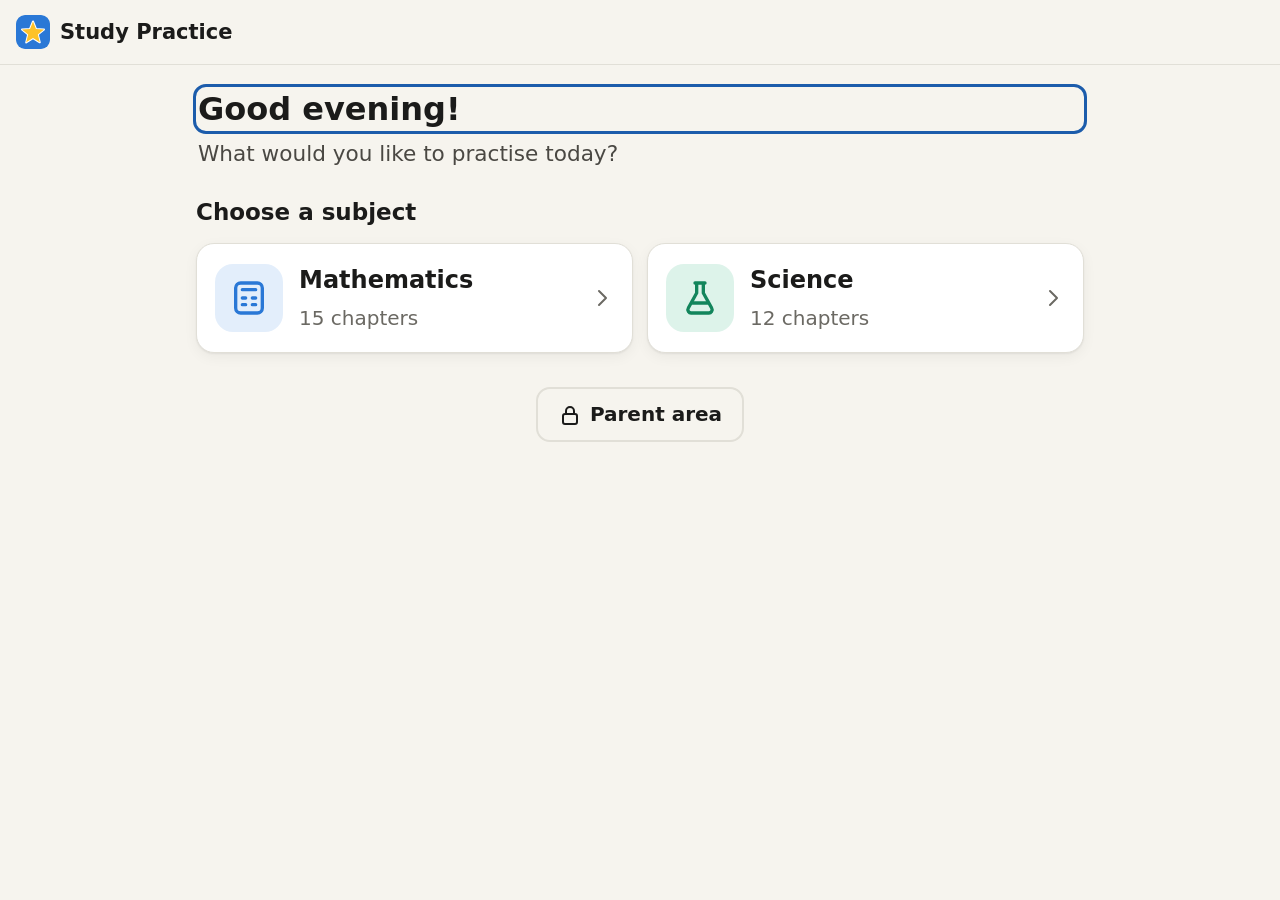
==== index.html @ c2d9b007 "Study Practice v1: Stage 6 Maths and Science practice PWA Static app, progress on the device, parent" ====
<!doctype html>
<html lang="en-GB">
<head>
<meta charset="utf-8">
<meta name="viewport" content="width=device-width, initial-scale=1, viewport-fit=cover">
<title>Study Practice</title>
<meta name="description" content="Practice questions for Cambridge Primary Stage 6 Mathematics and Science.">
<meta name="theme-color" content="#2a78d6">
<meta name="apple-mobile-web-app-capable" content="yes">
<meta name="mobile-web-app-capable" content="yes">
<meta name="apple-mobile-web-app-title" content="Practice">
<meta name="apple-mobile-web-app-status-bar-style" content="default">
<meta name="referrer" content="no-referrer">
<meta http-equiv="Content-Security-Policy" content="default-src 'self'; script-src 'self'; style-src 'self' 'unsafe-inline'; img-src 'self' data: blob:; connect-src 'self'; font-src 'self'; object-src 'none'; base-uri 'self'; form-action 'none'; frame-ancestors 'none'">
<link rel="manifest" href="manifest.webmanifest">
<link rel="icon" href="icons/icon.svg" type="image/svg+xml">
<link rel="apple-touch-icon" href="icons/apple-touch-icon.png">
<link rel="stylesheet" href="css/app.css">
</head>
<body>
<a class="skip" href="#main">Skip to the main content</a>
<header class="topbar">
  <a class="brand" href="#/"><img src="icons/icon.svg" alt="" width="34" height="34"><span>Study Practice</span></a>
</header>
<main id="main" tabindex="-1"><p class="loading">Loading…</p></main>
<div id="sr-live" class="visually-hidden" aria-live="polite" aria-atomic="true"></div>
<noscript><p style="padding:16px">Study Practice needs JavaScript switched on.</p></noscript>
<script type="module" src="js/app.js"></script>
</body>
</html>
---- css/app.css ----
/* Study Practice: bright, calm, big and touch-friendly. Light and dark themes from tokens. */

:root {
  color-scheme: light;
  --bg: #f6f4ee;
  --surface: #ffffff;
  --surface-2: #f0eee7;
  --ink: #1b1b1a;
  --ink-2: #4a4843;
  --muted: #6b6963;
  --line: #e1dfd7;
  --accent: #2a78d6;
  --accent-strong: #1c5cab;
  --accent-soft: #e3eefb;
  --accent-ink: #ffffff;
  --track: #cde2fb;
  --maths: #2a78d6;
  --maths-soft: #e3eefb;
  --science: #12855c;
  --science-soft: #ddf3ea;
  --gold: #c98500;
  --gold-soft: #fdf1d6;
  --star: #eda100;
  --good: #0b7a0b;
  --good-soft: #e1f4e1;
  --warm: #b4541f;
  --warm-soft: #fbe8de;
  --notyet: #8a6fd9;
  --focus: #1c5cab;
  --shadow: 0 1px 2px rgba(20, 20, 18, 0.06), 0 4px 14px rgba(20, 20, 18, 0.05);
  --radius: 18px;
  --font: system-ui, -apple-system, "Segoe UI", Roboto, "Helvetica Neue", Arial, sans-serif;
}
@media (prefers-color-scheme: dark) {
  :root:not([data-theme="light"]) {
    color-scheme: dark;
    --bg: #0f0f0e;
    --surface: #1a1a19;
    --surface-2: #242422;
    --ink: #f0efec;
    --ink-2: #c9c7bd;
    --muted: #a19f96;
    --line: #34332f;
    --accent: #3987e5;
    --accent-strong: #6da7ec;
    --accent-soft: #17283d;
    --accent-ink: #ffffff;
    --track: #1d3554;
    --maths: #3987e5;
    --maths-soft: #17283d;
    --science: #2bb383;
    --science-soft: #12302a;
    --gold: #f0b43a;
    --gold-soft: #33280f;
    --star: #f0b43a;
    --good: #3cc23c;
    --good-soft: #15301a;
    --warm: #ec835a;
    --warm-soft: #3a2117;
    --notyet: #a596ee;
    --focus: #86b6ef;
    --shadow: none;
  }
}
:root[data-theme="dark"] {
  color-scheme: dark;
  --bg: #0f0f0e; --surface: #1a1a19; --surface-2: #242422; --ink: #f0efec; --ink-2: #c9c7bd; --muted: #a19f96;
  --line: #34332f; --accent: #3987e5; --accent-strong: #6da7ec; --accent-soft: #17283d; --track: #1d3554;
  --maths: #3987e5; --maths-soft: #17283d; --science: #2bb383; --science-soft: #12302a; --gold: #f0b43a;
  --gold-soft: #33280f; --star: #f0b43a; --good: #3cc23c; --good-soft: #15301a; --warm: #ec835a; --warm-soft: #3a2117;
  --notyet: #a596ee; --focus: #86b6ef; --shadow: none;
}

* { box-sizing: border-box; }
html { -webkit-text-size-adjust: 100%; text-size-adjust: 100%; }
body {
  margin: 0;
  background: var(--bg);
  color: var(--ink);
  font: 19px/1.55 var(--font);
  min-height: 100vh;
  overflow-x: hidden;
}
@media (min-width: 760px) { body { font-size: 20px; } }
h1, h2, h3 { line-height: 1.25; margin: 0; }
h1 { font-size: 1.6em; display: flex; align-items: center; gap: 10px; }
h2 { font-size: 1.15em; display: flex; align-items: center; gap: 8px; }
h3 { font-size: 1.02em; }
p { margin: 0; }
a { color: var(--accent-strong); }
small, .small { font-size: 0.84em; }
.muted { color: var(--muted); }
.lead { font-size: 1.08em; color: var(--ink-2); }
:focus-visible { outline: 3px solid var(--focus); outline-offset: 2px; border-radius: 8px; }
[hidden] { display: none !important; }
.visually-hidden, .sr { position: absolute !important; width: 1px; height: 1px; overflow: hidden; clip: rect(0 0 0 0); white-space: nowrap; }
.skip { position: absolute; left: -9999px; top: 8px; z-index: 50; background: var(--surface); padding: 10px 14px; border-radius: 10px; }
.skip:focus { left: 8px; }

.ic { display: inline-flex; flex: none; line-height: 0; }
.ic svg { display: block; }

/* ------------------------------------------------------------ frame */
.topbar {
  position: sticky; top: 0; z-index: 10;
  display: flex; align-items: center; gap: 10px;
  padding: 10px 16px; padding-top: max(10px, env(safe-area-inset-top));
  background: color-mix(in srgb, var(--bg) 88%, transparent);
  backdrop-filter: blur(8px); -webkit-backdrop-filter: blur(8px);
  border-bottom: 1px solid var(--line);
}
.brand { display: flex; align-items: center; gap: 10px; text-decoration: none; color: var(--ink); font-weight: 700; font-size: 1.05em; min-height: 44px; }
.brand img { width: 34px; height: 34px; border-radius: 9px; }
body[data-page="session"] .topbar { display: none; }
main { max-width: 920px; margin: 0 auto; padding: 18px 16px 48px; padding-bottom: max(48px, env(safe-area-inset-bottom)); }
.stack { display: flex; flex-direction: column; gap: 16px; }
.stack.narrow { max-width: 520px; margin: 0 auto; }
.row { display: flex; gap: 10px; align-items: center; }
.row.wrap { flex-wrap: wrap; }
.row.space { justify-content: space-between; flex-wrap: wrap; }
.row.tight { gap: 8px; flex-wrap: wrap; }
.spacer { flex: 1; }
.grow { flex: 1; min-width: 200px; }

.card {
  background: var(--surface);
  border: 1px solid var(--line);
  border-radius: var(--radius);
  padding: 18px;
  box-shadow: var(--shadow);
  display: flex; flex-direction: column; gap: 12px;
  min-width: 0;
}
a.card { color: inherit; text-decoration: none; }
a.card:hover { border-color: var(--accent); }
.section-title { margin-top: 6px; }

/* ------------------------------------------------------------ buttons */
.btn {
  display: inline-flex; align-items: center; justify-content: center; gap: 8px;
  min-height: 52px; padding: 10px 20px;
  border-radius: 14px; border: 2px solid var(--line);
  background: var(--surface); color: var(--ink);
  font: inherit; font-weight: 600; text-decoration: none; cursor: pointer;
  touch-action: manipulation; -webkit-tap-highlight-color: transparent;
}
.btn:hover { border-color: var(--accent); }
.btn:disabled { opacity: 0.45; cursor: not-allowed; }
.btn-primary { background: var(--accent); border-color: var(--accent); color: var(--accent-ink); }
.btn-primary:hover { background: var(--accent-strong); border-color: var(--accent-strong); }
.btn-ghost { background: transparent; }
.btn-small { min-height: 44px; padding: 6px 14px; font-size: 0.92em; }
.btn-big { min-height: 60px; font-size: 1.12em; width: 100%; }
.btn-link { border: 0; background: none; color: var(--accent-strong); text-decoration: underline; min-height: 44px; padding: 6px 0; font-weight: 500; align-self: flex-start; }
.btn-danger { color: var(--warm); }
.btn[aria-pressed="true"] { background: var(--accent-soft); border-color: var(--accent); }
.icon-btn {
  width: 48px; height: 48px; display: inline-flex; align-items: center; justify-content: center;
  border-radius: 12px; border: 2px solid var(--line); background: var(--surface); color: var(--ink); cursor: pointer;
}
.icon-btn:disabled { opacity: 0.3; cursor: default; }

.chips { display: flex; flex-wrap: wrap; gap: 8px; }
.chip { display: inline-flex; align-items: center; gap: 6px; padding: 6px 12px; border-radius: 999px; background: var(--surface); border: 1px solid var(--line); font-weight: 600; font-size: 0.9em; }
.chip-flame .ic { color: var(--warm); }
.chip-good .ic { color: var(--good); }
.chip .ic-star { color: var(--star); }

/* ------------------------------------------------------------ home */
.hero { padding: 6px 2px; display: flex; flex-direction: column; gap: 8px; }
.card-resume { border-color: var(--accent); background: var(--accent-soft); }
.grid2 { display: grid; grid-template-columns: 1fr; gap: 14px; }
@media (min-width: 640px) { .grid2 { grid-template-columns: 1fr 1fr; } }
.subject, .mixed-card { flex-direction: row; align-items: center; gap: 16px; min-height: 110px; }
.subject-icon { width: 68px; height: 68px; border-radius: 18px; display: inline-flex; align-items: center; justify-content: center; flex: none; background: var(--accent-soft); color: var(--accent-strong); }
.subject-maths .subject-icon { background: var(--maths-soft); color: var(--maths); }
.subject-science .subject-icon { background: var(--science-soft); color: var(--science); }
.mixed-card .subject-icon { background: var(--gold-soft); color: var(--gold); }
.subject-body, .topic-body, .chapter-body { display: flex; flex-direction: column; gap: 4px; flex: 1; min-width: 0; }
.subject-title { font-size: 1.2em; font-weight: 700; }
.chev { color: var(--muted); }
.home-foot { display: flex; flex-direction: column; align-items: center; gap: 6px; margin-top: 18px; }
ul.plain { list-style: none; margin: 0; padding: 0; }
.pb { display: flex; justify-content: space-between; gap: 12px; padding: 8px 0; border-bottom: 1px solid var(--line); }
.pb:last-child { border-bottom: 0; }

.crumbs { display: flex; align-items: center; gap: 8px; flex-wrap: wrap; font-size: 0.9em; }
.crumbs a { display: inline-flex; align-items: center; gap: 4px; min-height: 40px; }

.topic-list { list-style: none; margin: 0; padding: 0; display: flex; flex-direction: column; gap: 12px; }
.topic-card { flex-direction: row; align-items: center; gap: 14px; }
.topic-card.is-current { border-color: var(--accent); border-width: 2px; }
.topic-num { flex: none; width: 46px; height: 46px; border-radius: 14px; background: var(--surface-2); display: inline-flex; align-items: center; justify-content: center; font-weight: 700; font-variant-numeric: tabular-nums; }
.topic-num.big { width: 60px; height: 60px; font-size: 1.4em; background: var(--accent); color: var(--accent-ink); }
.topic-title { font-weight: 700; }
.topic-head { display: flex; gap: 14px; align-items: center; }

/* ------------------------------------------------------------ topic */
.preamble { gap: 18px; }
.pre-block { display: flex; flex-direction: column; gap: 6px; }
.pre-block h2 .ic { color: var(--accent); }
.realworld { list-style: none; padding: 0; margin: 0; display: grid; gap: 8px; }
.realworld li { display: flex; gap: 8px; align-items: flex-start; }
.realworld .ic { color: var(--good); margin-top: 4px; }
.subtopics { margin: 0; padding-left: 1.3em; display: flex; flex-direction: column; gap: 14px; }
.sub-head { display: flex; flex-wrap: wrap; gap: 8px; align-items: center; justify-content: space-between; }

.choices { border: 0; margin: 0; padding: 0; min-width: 0; }
.choices legend { font-weight: 700; margin-bottom: 8px; padding: 0; }
.choice-row { display: grid; grid-template-columns: repeat(auto-fit, minmax(130px, 1fr)); gap: 10px; }
.choice { position: relative; display: block; cursor: pointer; }
.choice input { position: absolute; opacity: 0; width: 1px; height: 1px; }
.choice-box { display: flex; align-items: center; gap: 10px; min-height: 60px; height: 100%; padding: 10px 14px; border: 2px solid var(--line); border-radius: 14px; background: var(--surface); }
.choice-text { display: flex; flex-direction: column; }
.choice-text small { color: var(--muted); font-weight: 400; }
.choice input:checked + .choice-box { border-color: var(--accent); background: var(--accent-soft); box-shadow: inset 0 0 0 1px var(--accent); }
.choice input:focus-visible + .choice-box { outline: 3px solid var(--focus); outline-offset: 2px; }
.choice.is-disabled { opacity: 0.5; cursor: not-allowed; }
.sub-pick { display: flex; flex-direction: column; gap: 6px; }
.select, .answer-input {
  font: inherit; font-size: 1.05em; min-height: 56px; padding: 10px 14px; width: 100%;
  border-radius: 14px; border: 2px solid var(--line); background: var(--surface); color: var(--ink);
}
.answer-input:focus, .select:focus { border-color: var(--accent); outline: none; box-shadow: 0 0 0 3px var(--accent-soft); }
.estimate { font-weight: 600; color: var(--ink-2); }

/* ------------------------------------------------------------ levels and meters */
.lvl { display: inline-flex; align-items: center; gap: 4px; padding: 2px 10px 2px 6px; border-radius: 999px; font-size: 0.8em; font-weight: 600; background: var(--surface-2); color: var(--ink-2); white-space: nowrap; }
.lvl-work { background: var(--warm-soft); color: var(--warm); }
.lvl-getting { background: var(--gold-soft); color: var(--gold); }
.lvl-good { background: var(--accent-soft); color: var(--accent-strong); }
.lvl-mastered { background: var(--good-soft); color: var(--good); }
.meter { display: inline-flex; align-items: center; gap: 8px; min-width: 120px; flex: 1; max-width: 320px; }
.meter-track { flex: 1; height: 12px; border-radius: 6px; background: var(--track); overflow: hidden; }
.meter-fill { display: block; height: 100%; background: var(--accent); border-radius: 6px; }
.meter-num { font-size: 0.85em; font-weight: 600; min-width: 3ch; text-align: right; font-variant-numeric: tabular-nums; }

/* ------------------------------------------------------------ session */
.session { display: flex; flex-direction: column; gap: 12px; min-height: calc(100vh - 40px); }
.session-bar {
  position: sticky; top: 0; z-index: 10; margin: 0 -16px; padding: 10px 16px;
  padding-top: max(10px, env(safe-area-inset-top));
  display: flex; align-items: center; gap: 10px; flex-wrap: wrap;
  background: var(--surface); border-bottom: 1px solid var(--line);
}
.timer { display: inline-flex; align-items: center; gap: 6px; padding: 6px 14px; border-radius: 999px; background: var(--accent-soft); color: var(--accent-strong); font-weight: 700; font-size: 1.15em; font-variant-numeric: tabular-nums; min-height: 44px; }
.timer.warn { background: var(--gold-soft); color: var(--gold); }
.timer.urgent { background: var(--warm-soft); color: var(--warm); }
.qprogress { font-weight: 600; color: var(--ink-2); font-size: 0.92em; }
.btn-finish { border-color: var(--good); color: var(--good); }
.qnav { background: var(--surface); border: 1px solid var(--line); border-radius: var(--radius); padding: 14px; display: flex; flex-direction: column; gap: 10px; }
.qnav-grid { list-style: none; margin: 0; padding: 0; display: grid; grid-template-columns: repeat(auto-fill, minmax(52px, 1fr)); gap: 8px; }
.qnav-btn { position: relative; width: 100%; min-height: 52px; border-radius: 12px; border: 2px solid var(--line); background: var(--surface); color: var(--ink); font: inherit; font-weight: 700; cursor: pointer; display: inline-flex; align-items: center; justify-content: center; gap: 2px; }
.qnav-btn.is-answered { background: var(--accent-soft); border-color: var(--accent); }
.qnav-btn.is-flagged .ic { color: var(--warm); position: absolute; top: 3px; right: 3px; }
.qnav-btn.is-current { outline: 3px solid var(--ink); outline-offset: 1px; }
.session-title { margin-top: 2px; }
.qwrap { scroll-margin-top: 80px; }
.qcard { background: var(--surface); border: 1px solid var(--line); border-radius: var(--radius); padding: 20px; box-shadow: var(--shadow); display: flex; flex-direction: column; gap: 14px; }
.qmeta { display: flex; align-items: center; gap: 12px; flex-wrap: wrap; color: var(--muted); font-size: 0.86em; font-weight: 600; }
.qnum { color: var(--accent-strong); }
.qdiff { display: inline-flex; gap: 3px; }
.qdiff span { width: 9px; height: 9px; border-radius: 50%; background: var(--line); }
.qdiff span.on { background: var(--accent); }
.prompt { font-size: 1.22em; font-weight: 600; white-space: pre-line; overflow-wrap: anywhere; line-height: 1.45; display: block; }
.prompt:focus { outline: none; }
.hint { color: var(--muted); font-size: 0.9em; }
.options { display: flex; flex-direction: column; gap: 10px; }
.options.tf { flex-direction: row; }
.options.tf .opt { flex: 1; justify-content: center; }
.opt {
  display: flex; align-items: center; gap: 12px; width: 100%; min-height: 60px; padding: 10px 14px; text-align: left;
  border-radius: 14px; border: 2px solid var(--line); background: var(--surface); color: var(--ink); font: inherit; cursor: pointer;
  touch-action: manipulation; -webkit-tap-highlight-color: transparent;
}
.opt:hover { border-color: var(--accent); }
.opt-mark { flex: none; width: 38px; height: 38px; border-radius: 10px; background: var(--surface-2); display: inline-flex; align-items: center; justify-content: center; font-weight: 700; }
.opt-text { flex: 1; overflow-wrap: anywhere; white-space: pre-line; }
.opt-tick { flex: none; opacity: 0; color: var(--accent-strong); }
.opt[aria-checked="true"] { border-color: var(--accent); background: var(--accent-soft); box-shadow: inset 0 0 0 1px var(--accent); }
.opt[aria-checked="true"] .opt-mark { background: var(--accent); color: var(--accent-ink); }
.opt[aria-checked="true"] .opt-tick { opacity: 1; }
.opt-small { min-height: 52px; }
.order-list { list-style: none; margin: 0; padding: 0; display: flex; flex-direction: column; gap: 8px; }
.order-item { display: flex; align-items: center; gap: 10px; padding: 8px 10px; border: 2px solid var(--line); border-radius: 14px; background: var(--surface); }
.order-pos { flex: none; width: 34px; height: 34px; border-radius: 50%; background: var(--accent); color: var(--accent-ink); display: inline-flex; align-items: center; justify-content: center; font-weight: 700; }
.order-text { flex: 1; overflow-wrap: anywhere; }
.order-btns { display: flex; gap: 6px; flex: none; }
.order > .btn, .order > p { margin-top: 10px; }
.match { display: flex; flex-direction: column; gap: 12px; }
.match-row { display: grid; grid-template-columns: 1fr; gap: 8px; padding: 12px; border: 2px solid var(--line); border-radius: 14px; }
@media (min-width: 640px) { .match-row { grid-template-columns: minmax(0, 1fr) minmax(0, 1.2fr); align-items: center; } .match-options { grid-column: 1 / -1; } }
.match-left { font-weight: 600; overflow-wrap: anywhere; }
.match-pick { display: flex; align-items: center; justify-content: space-between; gap: 8px; min-height: 52px; padding: 8px 14px; width: 100%; text-align: left; border-radius: 12px; border: 2px dashed var(--accent); background: var(--surface); color: var(--accent-strong); font: inherit; font-weight: 600; cursor: pointer; }
.match-pick.is-set { border-style: solid; background: var(--accent-soft); color: var(--ink); }
.match-options { display: flex; flex-direction: column; gap: 8px; }
.session-foot {
  position: sticky; bottom: 0; margin: auto -16px -48px; padding: 10px 16px; padding-bottom: max(10px, env(safe-area-inset-bottom));
  display: grid; grid-template-columns: 1fr auto 1.4fr; gap: 10px; background: var(--surface); border-top: 1px solid var(--line);
}
.btn-flag[aria-pressed="true"] { background: var(--warm-soft); border-color: var(--warm); color: var(--warm); }

/* ------------------------------------------------------------ results */
.banner { display: flex; gap: 10px; align-items: center; padding: 12px 16px; border-radius: 14px; background: var(--gold-soft); color: var(--ink); font-weight: 600; }
.summary-top { display: flex; gap: 20px; align-items: center; flex-wrap: wrap; }
.summary-text { flex: 1; min-width: 200px; display: flex; flex-direction: column; gap: 6px; }
.ring-track { stroke: var(--track); }
.ring-fill { stroke: var(--accent); transition: stroke-dasharray 0.8s ease; }
.ring-num { font: 700 40px var(--font); fill: var(--ink); }
.ring-sub { font: 500 13px var(--font); fill: var(--muted); }
.tiles { display: grid; grid-template-columns: repeat(2, 1fr); gap: 10px; }
@media (min-width: 640px) { .tiles { grid-template-columns: repeat(4, 1fr); } }
.tile { background: var(--surface-2); border-radius: 14px; padding: 12px; display: flex; flex-direction: column; gap: 2px; min-width: 0; }
.tiles-wide .tile { background: var(--surface); border: 1px solid var(--line); }
.tile .ic { color: var(--accent); }
.tile .ic-star { color: var(--star); }
.tile .ic-flame { color: var(--warm); }
.tile b { font-size: 1.35em; }
.tile span:last-child { color: var(--muted); font-size: 0.85em; }
.badges { display: grid; grid-template-columns: repeat(auto-fit, minmax(150px, 1fr)); gap: 10px; }
.badge { display: flex; flex-direction: column; align-items: center; text-align: center; gap: 4px; padding: 14px 10px; border-radius: 16px; background: var(--accent-soft); color: var(--accent-strong); }
.badge strong { color: var(--ink); }
.badge small { color: var(--ink-2); }
.badge-gold { background: var(--gold-soft); color: var(--gold); }
.badge-up { background: var(--good-soft); color: var(--good); }
.badge-flame { background: var(--warm-soft); color: var(--warm); }
.small-title { font-size: 0.95em; color: var(--ink-2); }
.pictos { display: flex; flex-direction: column; gap: 8px; }
.picto-row { list-style: none; margin: 0; padding: 0; display: flex; flex-wrap: wrap; gap: 6px; }
.picto { display: inline-flex; flex-direction: column; align-items: center; gap: 0; min-width: 44px; min-height: 52px; padding: 4px; border: 0; border-radius: 10px; background: transparent; color: var(--ink); font: inherit; cursor: pointer; }
.picto:hover { background: var(--surface-2); }
.picto-n { font-size: 0.72em; color: var(--muted); font-weight: 600; }
.pg-star { fill: var(--star); stroke: var(--star); }
.pg-star-outline { stroke: var(--star); }
.pg-notyet { stroke: var(--notyet); }
.pg-skip { stroke: var(--muted); }
.picto-legend { list-style: none; margin: 0; padding: 0; display: flex; flex-wrap: wrap; gap: 6px 16px; font-size: 0.85em; color: var(--ink-2); }
.picto-legend li { display: inline-flex; align-items: center; gap: 4px; }
.picto-legend svg { width: 20px; height: 20px; }
.part-list { list-style: none; margin: 0; padding: 0; display: flex; flex-direction: column; gap: 12px; }
.part-list li { display: grid; grid-template-columns: 1fr auto; gap: 4px 12px; align-items: center; }
.part-list .meter { grid-column: 1 / -1; max-width: none; }
.part-name { font-weight: 600; }
.part-score { color: var(--muted); font-size: 0.88em; }
.actions .row { gap: 10px; }
.review-list { list-style: none; margin: 0; padding: 0; display: flex; flex-direction: column; gap: 14px; }
.review { border: 2px solid var(--line); border-radius: 16px; padding: 14px; display: flex; flex-direction: column; gap: 10px; scroll-margin-top: 80px; }
.review h3 { display: flex; flex-wrap: wrap; gap: 8px 14px; align-items: center; }
.review h3:focus { outline: none; }
.rv-num { color: var(--muted); font-size: 0.9em; }
.rv-status { display: inline-flex; align-items: center; gap: 6px; font-size: 0.95em; }
.rv-right { color: var(--good); }
.rv-part { color: var(--gold); }
.rv-wrong { color: var(--notyet); }
.rv-skip { color: var(--muted); }
.review-right { border-color: color-mix(in srgb, var(--good) 35%, var(--line)); }
.rv-prompt { white-space: pre-line; font-weight: 600; overflow-wrap: anywhere; }
.rv-answers { display: grid; grid-template-columns: auto 1fr; gap: 4px 12px; margin: 0; }
.rv-answers dt { color: var(--muted); font-size: 0.9em; }
.rv-answers dd { margin: 0; font-weight: 600; overflow-wrap: anywhere; }
.rv-correct { color: var(--good); }
.rv-why { display: flex; gap: 10px; padding: 12px; border-radius: 12px; background: var(--gold-soft); }
.rv-why .ic { color: var(--gold); }
.rv-solution summary { cursor: pointer; font-weight: 600; color: var(--accent-strong); min-height: 40px; display: flex; align-items: center; }
.rv-solution p { white-space: pre-line; padding: 8px 0 0; }
.skill-groups { list-style: none; margin: 0; padding: 0; display: flex; flex-direction: column; gap: 14px; }
.skill-groups li h3 { margin-bottom: 4px; }
.skill-groups a { display: inline-block; min-width: 32px; padding: 4px 2px; }
.notes { margin: 6px 0 0; padding-left: 1.2em; color: var(--ink-2); }

/* ------------------------------------------------------------ parent */
.tabs { display: grid; grid-template-columns: repeat(4, 1fr); gap: 6px; background: var(--surface); border: 1px solid var(--line); border-radius: 16px; padding: 6px; }
.tab { display: flex; flex-direction: column; align-items: center; gap: 2px; padding: 8px 4px; border-radius: 12px; text-decoration: none; color: var(--ink-2); font-weight: 600; font-size: 0.82em; min-height: 52px; justify-content: center; }
@media (min-width: 640px) { .tab { flex-direction: row; gap: 8px; font-size: 0.95em; } }
.tab.is-on { background: var(--accent-soft); color: var(--accent-strong); }
.tiles-wide { display: grid; grid-template-columns: repeat(2, 1fr); gap: 10px; }
@media (min-width: 640px) { .tiles-wide { grid-template-columns: repeat(4, 1fr); } }
.tbl { width: 100%; border-collapse: collapse; font-size: 0.92em; }
.tbl th, .tbl td { text-align: left; padding: 8px 6px; border-bottom: 1px solid var(--line); vertical-align: middle; }
.tbl th { color: var(--muted); font-weight: 600; }
.num { text-align: right !important; font-variant-numeric: tabular-nums; white-space: nowrap; }
.seg { display: inline-flex; gap: 6px; flex-wrap: wrap; }
.charts { display: grid; gap: 18px; }
.chart { margin: 0; display: flex; flex-direction: column; gap: 6px; min-width: 0; }
.chart figcaption { font-weight: 600; font-size: 0.92em; color: var(--ink-2); }
.chart-wrap { position: relative; }
.colchart { width: 100%; height: auto; display: block; overflow: visible; }
.colchart .bar { fill: var(--accent); }
.colchart .grid { stroke: var(--line); stroke-width: 1; }
.colchart .axis { stroke: var(--muted); stroke-width: 1; }
.colchart .tick { fill: var(--muted); font: 13px var(--font); font-variant-numeric: tabular-nums; }
.colchart .hit { fill: transparent; cursor: pointer; }
.colchart .hit:focus { outline: none; fill: var(--accent-soft); fill-opacity: 0.5; }
.tip { position: absolute; transform: translate(-50%, calc(-100% - 8px)); background: var(--ink); color: var(--bg); padding: 4px 10px; border-radius: 8px; font-size: 0.8em; font-weight: 600; white-space: nowrap; pointer-events: none; opacity: 0; transition: opacity 0.12s; }
.tip.show { opacity: 1; }
.table-view summary { cursor: pointer; font-size: 0.85em; color: var(--accent-strong); min-height: 36px; display: flex; align-items: center; }
.analysis h3 { margin-top: 6px; }
.analysis ul, .analysis ol { margin: 0; padding-left: 1.3em; display: flex; flex-direction: column; gap: 4px; }
.chapter { border-top: 1px solid var(--line); padding: 10px 0; }
.chapter summary { display: flex; gap: 12px; align-items: center; cursor: pointer; list-style: none; min-height: 52px; }
.chapter summary::-webkit-details-marker { display: none; }
.chapter.is-current .topic-num { background: var(--accent); color: var(--accent-ink); }
.chapter .tbl { margin-top: 10px; }
.chapter .tbl .meter { min-width: 90px; }
.report-list { list-style: none; margin: 0; padding: 0; }
.report-row { display: grid; grid-template-columns: 1fr auto auto; gap: 2px 12px; align-items: center; padding: 12px 4px; border-bottom: 1px solid var(--line); text-decoration: none; color: inherit; min-height: 56px; }
.report-row .rr-date { grid-column: 1; font-size: 0.85em; color: var(--muted); }
.report-row .rr-title { grid-column: 1; font-weight: 600; }
.report-row .rr-score { grid-column: 2; grid-row: 1 / span 2; font-weight: 700; font-size: 1.15em; }
.report-row .rr-time { grid-column: 1; }
.report-row .chev { grid-column: 3; grid-row: 1 / span 3; }
.report-body { display: flex; flex-direction: column; gap: 10px; }
.report-body h3 { margin-top: 10px; }
.report-body .rtiles { display: grid; grid-template-columns: repeat(auto-fit, minmax(140px, 1fr)); gap: 10px; }
.report-body .rtile { background: var(--surface-2); border-radius: 12px; padding: 10px 12px; }
.report-body .rtile b { display: block; font-size: 1.3em; }
.report-body .rtile span { color: var(--muted); font-size: 0.85em; }
.report-body .rtable { width: 100%; border-collapse: collapse; font-size: 0.92em; }
.report-body .rtable td, .report-body .rtable th { padding: 6px; border-bottom: 1px solid var(--line); text-align: left; vertical-align: top; }
.report-body .rbar { display: inline-block; width: 100px; height: 10px; border-radius: 5px; background: var(--track); overflow: hidden; vertical-align: middle; }
.report-body .rbar span { display: block; height: 100%; background: var(--accent); }
.report-body .rmeta, .report-body small { color: var(--muted); }
.report-body ul, .report-body ol { margin: 0; padding-left: 1.3em; }
.report-body .rmist li { margin-bottom: 10px; }
.notice { display: flex; gap: 10px; padding: 12px; border-radius: 12px; background: var(--accent-soft); font-size: 0.92em; }
.notice .ic { color: var(--accent-strong); margin-top: 2px; }
.field { display: flex; flex-direction: column; gap: 6px; }
.field label { font-weight: 600; font-size: 0.92em; }
.form-msg { color: var(--warm); font-weight: 600; min-height: 1em; }
.pin { letter-spacing: 0.3em; max-width: 260px; }
.gate h2 { margin-bottom: 2px; }

/* ------------------------------------------------------------ dialogs and toast */
.dlg { border: 0; border-radius: 20px; padding: 22px; max-width: min(480px, calc(100vw - 32px)); width: 100%; background: var(--surface); color: var(--ink); box-shadow: 0 20px 60px rgba(0, 0, 0, 0.3); }
.dlg::backdrop { background: rgba(10, 10, 10, 0.45); }
.dlg h2 { margin-bottom: 10px; }
.dlg p { margin-bottom: 8px; }
.dlg .answer-input { margin: 6px 0; }
.dlg-buttons { display: flex; gap: 10px; justify-content: flex-end; flex-wrap: wrap; margin-top: 14px; }
.dlg-buttons .btn { flex: 1 1 140px; }
#toast { position: fixed; left: 50%; bottom: 96px; transform: translate(-50%, 20px); max-width: calc(100vw - 32px); background: var(--ink); color: var(--bg); padding: 12px 18px; border-radius: 14px; font-weight: 600; opacity: 0; pointer-events: none; transition: opacity 0.2s, transform 0.2s; z-index: 100; text-align: center; }
#toast.show { opacity: 1; transform: translate(-50%, 0); }
.loading { padding: 40px 0; text-align: center; color: var(--muted); }
.offline-note { text-align: center; color: var(--muted); font-size: 0.8em; padding: 0 16px 24px; }

@media (prefers-reduced-motion: reduce) {
  *, *::before, *::after { transition: none !important; animation: none !important; scroll-behavior: auto !important; }
}
@media (forced-colors: active) {
  .opt[aria-checked="true"], .choice input:checked + .choice-box, .qnav-btn.is-answered { outline: 3px solid Highlight; }
  .meter-fill, .colchart .bar { background: Highlight; fill: Highlight; }
}
@media print {
  .topbar, .session-foot, .actions, .tabs { display: none; }
  body { background: #fff; }
}
body[data-page="session"] main { padding-top: 0; }
.session-foot { grid-template-columns: minmax(0, 1fr) auto minmax(0, 1.4fr); }
.session-foot .btn { padding: 10px 10px; min-width: 0; }
@media (max-width: 480px) {
  .session-bar { flex-wrap: nowrap; gap: 6px; }
  .session-bar .btn-small { padding: 6px 10px; }
  .session-bar .qnav-toggle > span:last-child { position: absolute; width: 1px; height: 1px; overflow: hidden; clip: rect(0 0 0 0); white-space: nowrap; }
  .qprogress { font-size: 0.82em; }
  .timer { font-size: 1.05em; padding: 6px 10px; }
}
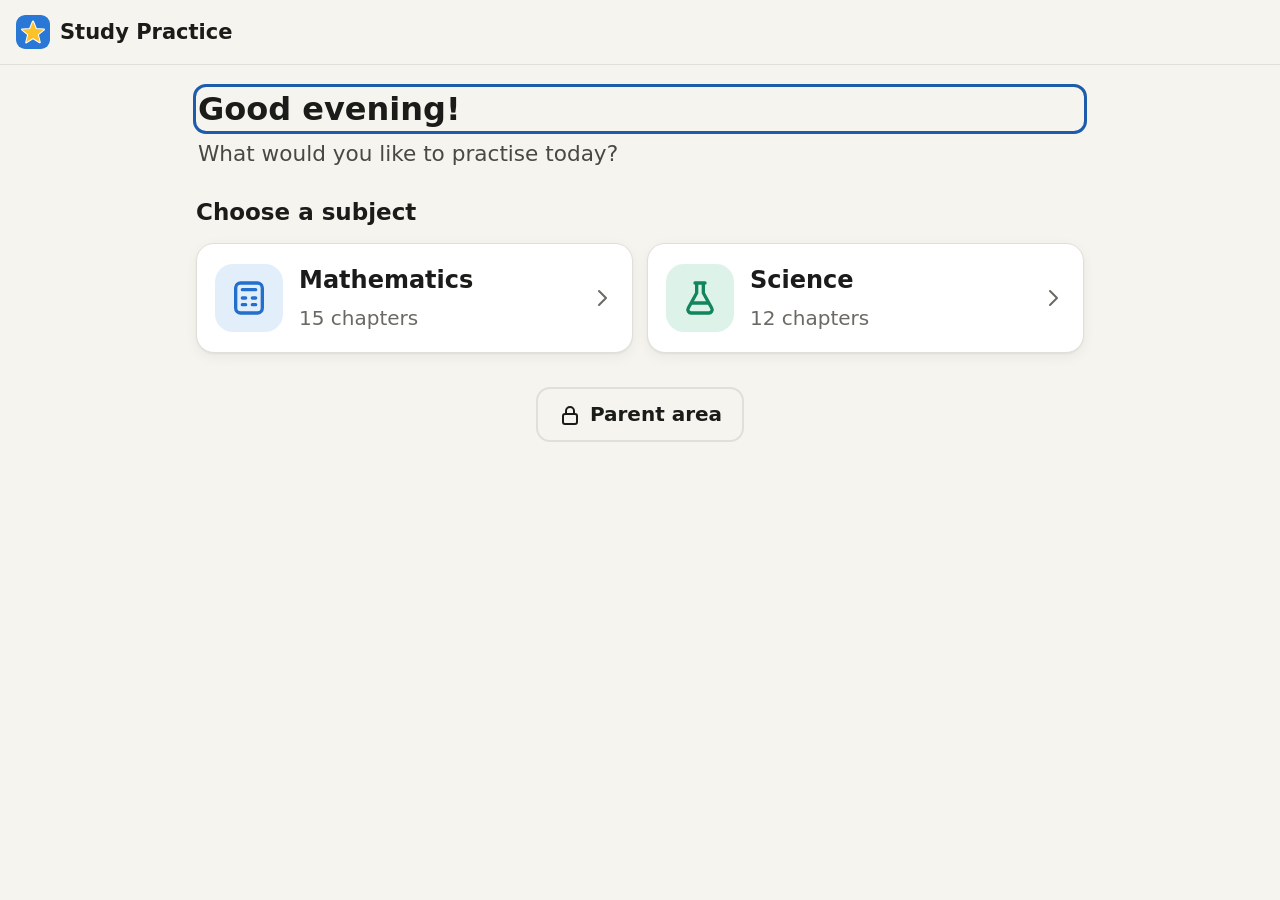
==== commit 0432c8d4: "Pre-publication review fixes: marking, data safety, accessibility, offline Marking - Typo tolerance:" ====
--- a/index.html
+++ b/index.html
@@ -11,7 +11,7 @@
 <meta name="apple-mobile-web-app-title" content="Practice">
 <meta name="apple-mobile-web-app-status-bar-style" content="default">
 <meta name="referrer" content="no-referrer">
-<meta http-equiv="Content-Security-Policy" content="default-src 'self'; script-src 'self'; style-src 'self' 'unsafe-inline'; img-src 'self' data: blob:; connect-src 'self'; font-src 'self'; object-src 'none'; base-uri 'self'; form-action 'none'; frame-ancestors 'none'">
+<meta http-equiv="Content-Security-Policy" content="default-src 'self'; script-src 'self'; style-src 'self' 'unsafe-inline'; img-src 'self' data: blob:; connect-src 'self'; font-src 'self'; object-src 'none'; base-uri 'self'; form-action 'none'">
 <link rel="manifest" href="manifest.webmanifest">
 <link rel="icon" href="icons/icon.svg" type="image/svg+xml">
 <link rel="apple-touch-icon" href="icons/apple-touch-icon.png">
--- a/css/app.css
+++ b/css/app.css
@@ -9,23 +9,23 @@
   --ink-2: #4a4843;
   --muted: #6b6963;
   --line: #e1dfd7;
-  --accent: #2a78d6;
+  --accent: #236fcc;
   --accent-strong: #1c5cab;
   --accent-soft: #e3eefb;
   --accent-ink: #ffffff;
   --track: #cde2fb;
-  --maths: #2a78d6;
+  --maths: #236fcc;
   --maths-soft: #e3eefb;
   --science: #12855c;
   --science-soft: #ddf3ea;
-  --gold: #c98500;
+  --gold: #946200;
   --gold-soft: #fdf1d6;
-  --star: #eda100;
+  --star: #c98500;
   --good: #0b7a0b;
   --good-soft: #e1f4e1;
-  --warm: #b4541f;
+  --warm: #a84d1b;
   --warm-soft: #fbe8de;
-  --notyet: #8a6fd9;
+  --notyet: #7459c9;
   --focus: #1c5cab;
   --shadow: 0 1px 2px rgba(20, 20, 18, 0.06), 0 4px 14px rgba(20, 20, 18, 0.05);
   --radius: 18px;
@@ -41,7 +41,7 @@
     --ink-2: #c9c7bd;
     --muted: #a19f96;
     --line: #34332f;
-    --accent: #3987e5;
+    --accent: #2b72c9;
     --accent-strong: #6da7ec;
     --accent-soft: #17283d;
     --accent-ink: #ffffff;
@@ -65,7 +65,7 @@
 :root[data-theme="dark"] {
   color-scheme: dark;
   --bg: #0f0f0e; --surface: #1a1a19; --surface-2: #242422; --ink: #f0efec; --ink-2: #c9c7bd; --muted: #a19f96;
-  --line: #34332f; --accent: #3987e5; --accent-strong: #6da7ec; --accent-soft: #17283d; --track: #1d3554;
+  --line: #34332f; --accent: #2b72c9; --accent-strong: #6da7ec; --accent-soft: #17283d; --track: #1d3554;
   --maths: #3987e5; --maths-soft: #17283d; --science: #2bb383; --science-soft: #12302a; --gold: #f0b43a;
   --gold-soft: #33280f; --star: #f0b43a; --good: #3cc23c; --good-soft: #15301a; --warm: #ec835a; --warm-soft: #3a2117;
   --notyet: #a596ee; --focus: #86b6ef; --shadow: none;
@@ -185,7 +185,7 @@
 .pb:last-child { border-bottom: 0; }
 
 .crumbs { display: flex; align-items: center; gap: 8px; flex-wrap: wrap; font-size: 0.9em; }
-.crumbs a { display: inline-flex; align-items: center; gap: 4px; min-height: 40px; }
+.crumbs a { display: inline-flex; align-items: center; gap: 4px; min-height: 44px; }
 
 .topic-list { list-style: none; margin: 0; padding: 0; display: flex; flex-direction: column; gap: 12px; }
 .topic-card { flex-direction: row; align-items: center; gap: 14px; }
@@ -307,7 +307,7 @@
 .ring-track { stroke: var(--track); }
 .ring-fill { stroke: var(--accent); transition: stroke-dasharray 0.8s ease; }
 .ring-num { font: 700 40px var(--font); fill: var(--ink); }
-.ring-sub { font: 500 13px var(--font); fill: var(--muted); }
+.ring-sub { font: 500 15px var(--font); fill: var(--muted); }
 .tiles { display: grid; grid-template-columns: repeat(2, 1fr); gap: 10px; }
 @media (min-width: 640px) { .tiles { grid-template-columns: repeat(4, 1fr); } }
 .tile { background: var(--surface-2); border-radius: 14px; padding: 12px; display: flex; flex-direction: column; gap: 2px; min-width: 0; }
@@ -329,7 +329,7 @@
 .picto-row { list-style: none; margin: 0; padding: 0; display: flex; flex-wrap: wrap; gap: 6px; }
 .picto { display: inline-flex; flex-direction: column; align-items: center; gap: 0; min-width: 44px; min-height: 52px; padding: 4px; border: 0; border-radius: 10px; background: transparent; color: var(--ink); font: inherit; cursor: pointer; }
 .picto:hover { background: var(--surface-2); }
-.picto-n { font-size: 0.72em; color: var(--muted); font-weight: 600; }
+.picto-n { font-size: 0.8em; color: var(--muted); font-weight: 600; }
 .pg-star { fill: var(--star); stroke: var(--star); }
 .pg-star-outline { stroke: var(--star); }
 .pg-notyet { stroke: var(--notyet); }
@@ -361,11 +361,11 @@
 .rv-correct { color: var(--good); }
 .rv-why { display: flex; gap: 10px; padding: 12px; border-radius: 12px; background: var(--gold-soft); }
 .rv-why .ic { color: var(--gold); }
-.rv-solution summary { cursor: pointer; font-weight: 600; color: var(--accent-strong); min-height: 40px; display: flex; align-items: center; }
+.rv-solution summary { cursor: pointer; font-weight: 600; color: var(--accent-strong); min-height: 44px; display: flex; align-items: center; }
 .rv-solution p { white-space: pre-line; padding: 8px 0 0; }
 .skill-groups { list-style: none; margin: 0; padding: 0; display: flex; flex-direction: column; gap: 14px; }
 .skill-groups li h3 { margin-bottom: 4px; }
-.skill-groups a { display: inline-block; min-width: 32px; padding: 4px 2px; }
+.skill-groups a { display: inline-flex; align-items: center; justify-content: center; min-width: 44px; min-height: 44px; padding: 4px 2px; }
 .notes { margin: 6px 0 0; padding-left: 1.2em; color: var(--ink-2); }
 
 /* ------------------------------------------------------------ parent */
@@ -393,7 +393,7 @@
 .colchart .hit:focus { outline: none; fill: var(--accent-soft); fill-opacity: 0.5; }
 .tip { position: absolute; transform: translate(-50%, calc(-100% - 8px)); background: var(--ink); color: var(--bg); padding: 4px 10px; border-radius: 8px; font-size: 0.8em; font-weight: 600; white-space: nowrap; pointer-events: none; opacity: 0; transition: opacity 0.12s; }
 .tip.show { opacity: 1; }
-.table-view summary { cursor: pointer; font-size: 0.85em; color: var(--accent-strong); min-height: 36px; display: flex; align-items: center; }
+.table-view summary { cursor: pointer; font-size: 0.85em; color: var(--accent-strong); min-height: 44px; display: flex; align-items: center; }
 .analysis h3 { margin-top: 6px; }
 .analysis ul, .analysis ol { margin: 0; padding-left: 1.3em; display: flex; flex-direction: column; gap: 4px; }
 .chapter { border-top: 1px solid var(--line); padding: 10px 0; }
@@ -440,6 +440,9 @@
 .dlg-buttons .btn { flex: 1 1 140px; }
 #toast { position: fixed; left: 50%; bottom: 96px; transform: translate(-50%, 20px); max-width: calc(100vw - 32px); background: var(--ink); color: var(--bg); padding: 12px 18px; border-radius: 14px; font-weight: 600; opacity: 0; pointer-events: none; transition: opacity 0.2s, transform 0.2s; z-index: 100; text-align: center; }
 #toast.show { opacity: 1; transform: translate(-50%, 0); }
+.update-bar { position: fixed; left: 50%; bottom: 16px; transform: translateX(-50%); z-index: 90; display: flex; flex-wrap: wrap; align-items: center; justify-content: center; gap: 10px; width: max-content; max-width: calc(100vw - 32px); padding: 10px 14px; border-radius: 16px; background: var(--surface); border: 2px solid var(--accent); box-shadow: 0 8px 30px rgba(0, 0, 0, 0.18); font-weight: 600; }
+.card.alert { border: 2px solid var(--warm); background: var(--warm-soft); }
+.card.alert h2 .ic { color: var(--warm); }
 .loading { padding: 40px 0; text-align: center; color: var(--muted); }
 .offline-note { text-align: center; color: var(--muted); font-size: 0.8em; padding: 0 16px 24px; }
 
